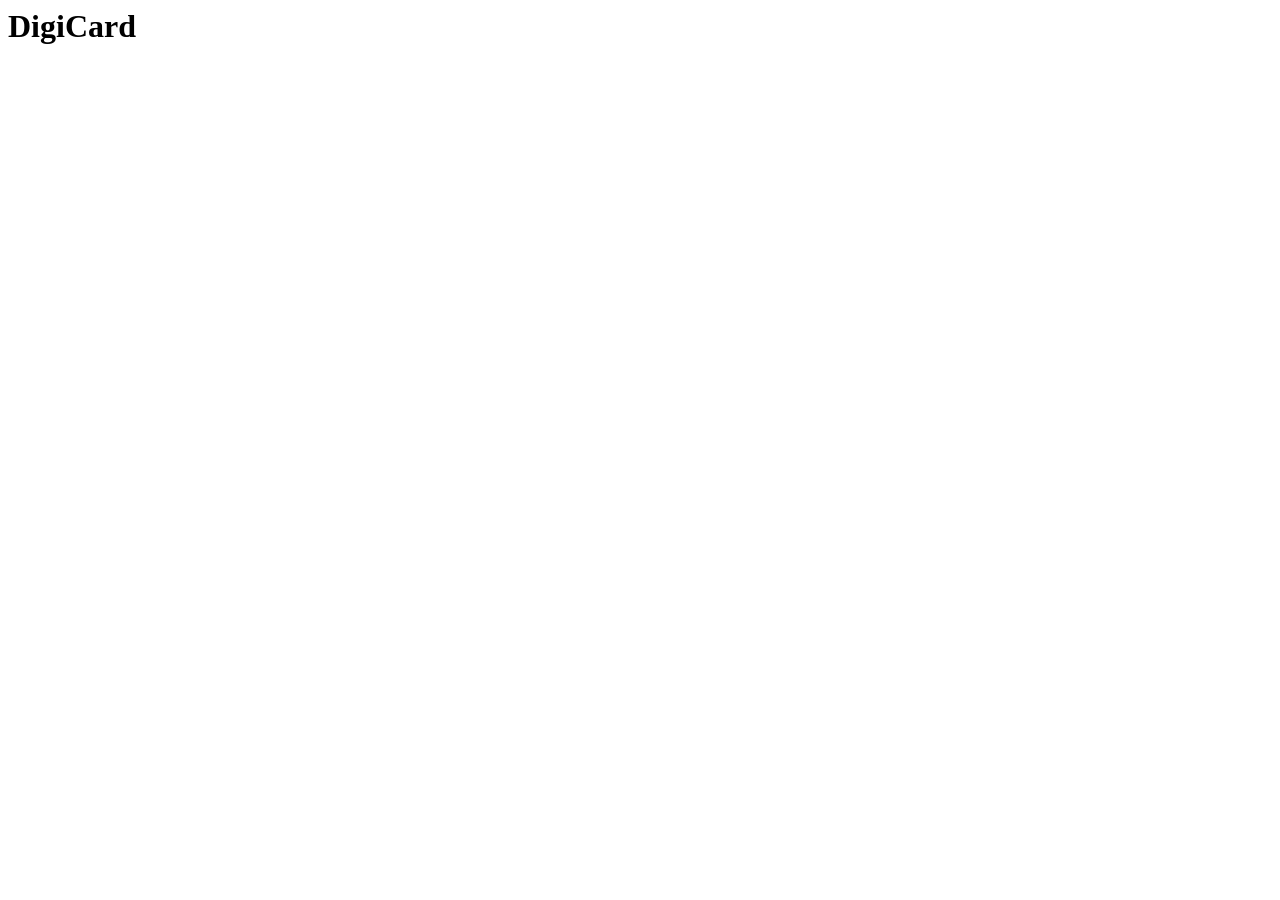
==== DigiCard/index.html @ 9d0f8957 "Added Digicard folder" ====
<html>
    <head>
        <title>DigiCard</title>
        <link rel="stylesheet" href="style.css">
        <meta name="viewport" content="width=device-width, initial-scale=1.0">
    </head>

    <body>
        <div class="container">
            <h1>DigiCard</h1>
        </div>
    </body>
</html>
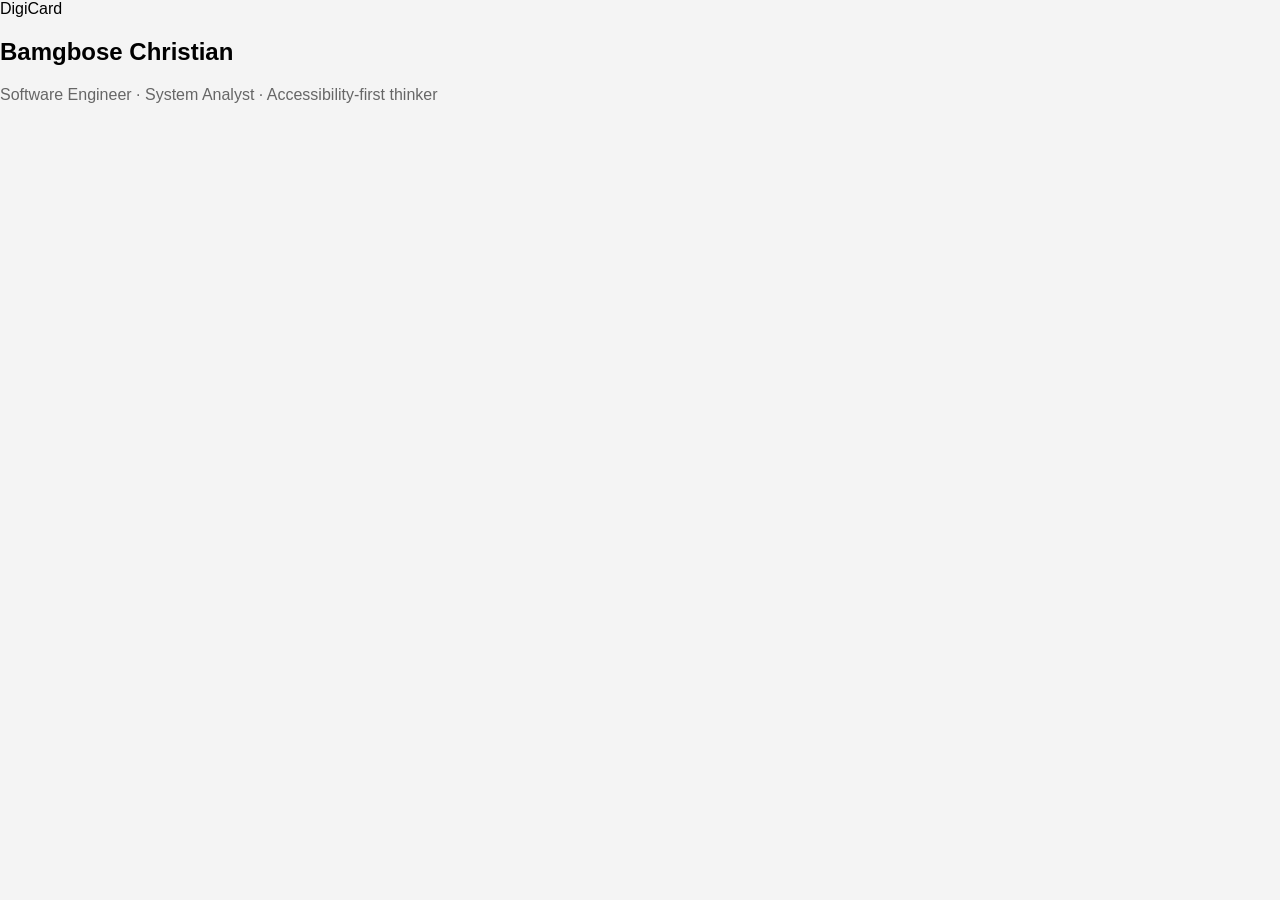
==== commit 2b19f275: "added root styles, header." ====
--- a/DigiCard/index.html
+++ b/DigiCard/index.html
@@ -1,13 +1,24 @@
-<html>
-    <head>
-        <title>DigiCard</title>
-        <link rel="stylesheet" href="style.css">
-        <meta name="viewport" content="width=device-width, initial-scale=1.0">
-    </head>
+<!DOCTYPE html>
+<html lang="en">
+<head>
+    <meta charset="UTF-8">
+    <meta name="viewport" content="width=device-width, initial-scale=1.0">
+    <title>DigiCard | Digital Profile Card</title>
+    <link rel="stylesheet" href="styles.css">
+</head>
 
     <body>
-        <div class="container">
-            <h1>DigiCard</h1>
-        </div>
+        <main class="page-shell" data-test-id="test-page-shell">
+            <article class="profile-card" data-testid="test-profile-card" aria-label="DigiCard profile card">
+            <div class="profile-card__brand" data-testid="test-brand-label">DigiCard</div>
+
+
+            <header class="profile-card__header" data-testid="test-profile-header">
+                <h2 class="profile-card__name" data-testid="test-user-name">Bamgbose Christian</h2>
+                <p class="profile-card__role" data-testid="test-user-role">Software Engineer · System Analyst · Accessibility-first thinker</p>
+            </header>
+            
+            </article>
+        </main>
     </body>
 </html>
--- a/DigiCard/styles.css
+++ b/DigiCard/styles.css
@@ -0,0 +1,53 @@
+/* DigiCard Styles*/
+:root {
+    color-scheme: light;
+    --bg: #0b1220;
+    --bg-soft: #111b2e;
+    --card: rgba(15, 23, 42, 0.88);
+    --card-border: rgba(148, 163, 184, 0.22);
+    --text: #edf2ff;
+    --muted: #b5c0da;
+    --accent: #7dd3fc;
+    --accent-strong: #38bdf8;
+    --shadow: 0 24px 70px rgba(15, 23, 42, 0.45);
+    --radius: 24px;
+}
+
+* {
+    box-sizing: border-box;
+}
+
+
+html {
+    min-height: 100%;
+}
+
+body {
+    font-family: Arial, sans-serif;
+    margin: 0;
+    padding: 0;
+    background-color: #f4f4f4;
+}
+
+.container {
+    max-width: 800px;
+    margin: 0 auto;
+    padding: 20px;
+}
+
+h1 {
+    color: #333;
+}
+
+p {
+    color: #666;
+}
+
+.btn {
+    display: inline-block;
+    background-color: #007bff;
+    color: #fff;
+    text-decoration: none;
+    padding: 10px 20px;
+    border-radius: 5px;
+}
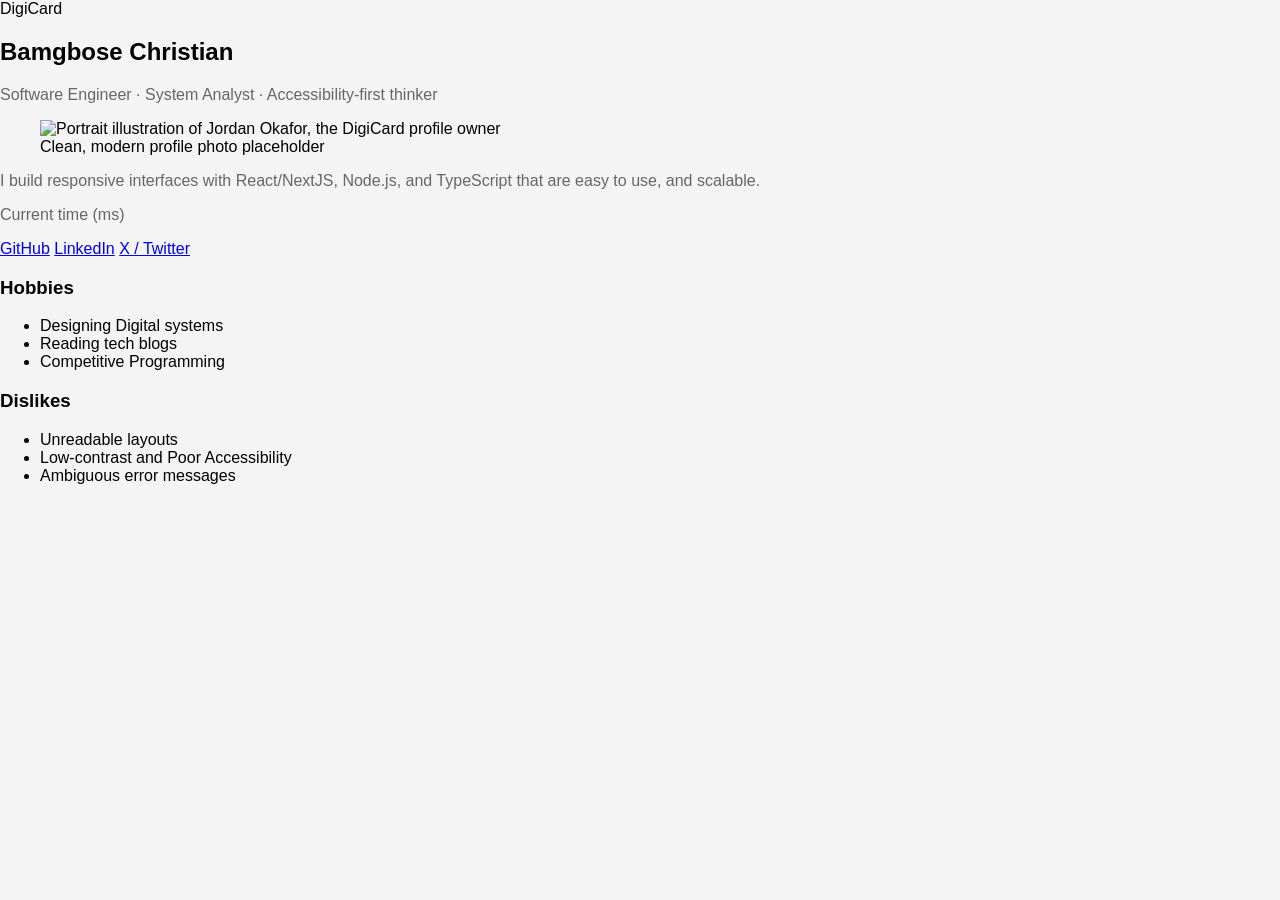
==== commit 098ad292: "added hobbies and dislikes section" ====
--- a/DigiCard/index.html
+++ b/DigiCard/index.html
@@ -17,8 +17,59 @@
                 <h2 class="profile-card__name" data-testid="test-user-name">Bamgbose Christian</h2>
                 <p class="profile-card__role" data-testid="test-user-role">Software Engineer · System Analyst · Accessibility-first thinker</p>
             </header>
-            
+
+            <figure class="profile-card__figure" data-testid="test-user-avatar-figure">
+                <img
+                    class="profile-card__avatar"
+                    data-testid="test-user-avatar"
+                    alt="Portrait illustration of Jordan Okafor, the DigiCard profile owner"
+                    width="160"
+                    height="160"
+                >
+                <figcaption class="profile-card__caption" data-testid="test-user-avatar-caption">Clean, modern profile photo placeholder</figcaption>
+            </figure>
+
+                <section class="profile-card__body" data-testid="test-profile-body">
+                    <p class="profile-card__bio" data-testid="test-user-bio">
+                        I build responsive interfaces with React/NextJS, Node.js, and TypeScript that are easy to use, and scalable.
+                    </p>
+
+
+                    <p class="profile-card__time-label" data-testid="test-user-time-label">Current time (ms)</p>
+                    <time class="profile-card__time" data-testid="test-user-time" aria-live="polite" aria-atomic="true"></time>
+
+
+                    <nav class="profile-card__socials" data-testid="test-user-social-links" aria-label="Jordan Okafor social links">
+                        <a class="profile-card__link" data-testid="test-user-social-github" href="https://github.com/C-J7" target="_blank" rel="noopener noreferrer">GitHub</a>
+                        <a class="profile-card__link" data-testid="test-user-social-linkedin" href="https://www.linkedin.com/in/christian-bamgbose/" target="_blank" rel="noopener noreferrer">LinkedIn</a>
+                        <a class="profile-card__link" data-testid="test-user-social-twitter" href="https://x.com/" target="_blank" rel="noopener noreferrer">X / Twitter</a>
+                    </nav>
+
+
+                    <section class="profile-card__lists" data-testid="test-user-lists">
+                        <section class="profile-card__list-block" data-testid="test-user-hobbies-section" aria-labelledby="hobbies-title">
+                            <h3 class="profile-card__section-title" id="hobbies-title" data-testid="test-user-hobbies-title">Hobbies</h3>
+                            <ul class="profile-card__list" data-testid="test-user-hobbies">
+                                <li class="profile-card__list-item" data-testid="test-user-hobby-1">Designing Digital systems</li>
+                                <li class="profile-card__list-item" data-testid="test-user-hobby-2">Reading tech blogs</li>
+                                <li class="profile-card__list-item" data-testid="test-user-hobby-3">Competitive Programming</li>
+                            </ul>
+                        </section>
+
+
+                        <section class="profile-card__list-block" data-testid="test-user-dislikes-section" aria-labelledby="dislikes-title">
+                            <h3 class="profile-card__section-title" id="dislikes-title" data-testid="test-user-dislikes-title">Dislikes</h3>
+                            <ul class="profile-card__list" data-testid="test-user-dislikes">
+                                <li class="profile-card__list-item" data-testid="test-user-dislike-1">Unreadable layouts</li>
+                                <li class="profile-card__list-item" data-testid="test-user-dislike-2">Low-contrast and Poor Accessibility</li>
+                                <li class="profile-card__list-item" data-testid="test-user-dislike-3">Ambiguous error messages</li>
+                            </ul>
+                        </section>
+                    </section>
+                </section>
             </article>
         </main>
+
+        <script src="index.js"></script>
     </body>
 </html>
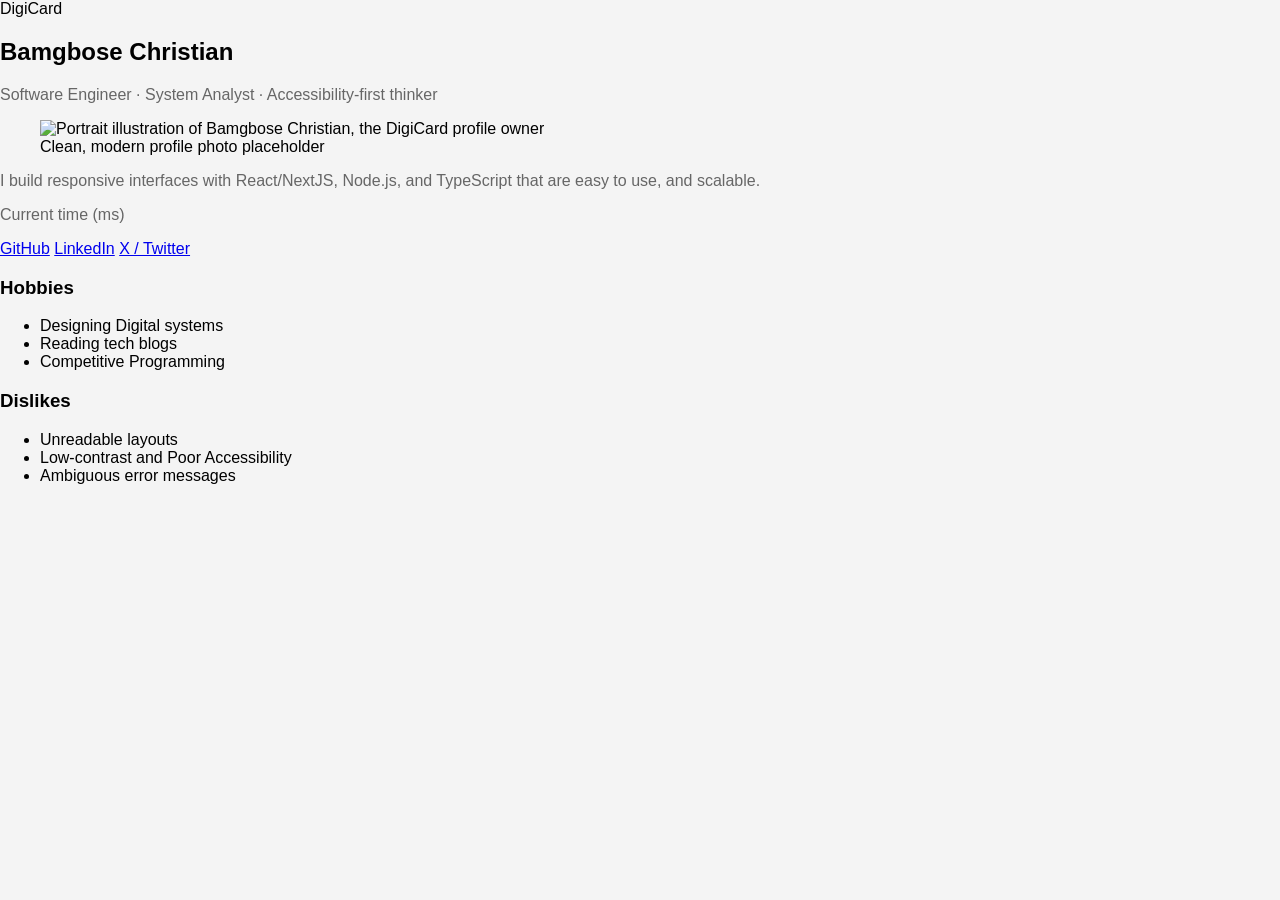
==== commit 7d195ce5: "edited alt tag" ====
--- a/DigiCard/index.html
+++ b/DigiCard/index.html
@@ -22,7 +22,7 @@
                 <img
                     class="profile-card__avatar"
                     data-testid="test-user-avatar"
-                    alt="Portrait illustration of Jordan Okafor, the DigiCard profile owner"
+                    alt="Portrait illustration of Bamgbose Christian, the DigiCard profile owner"
                     width="160"
                     height="160"
                 >
@@ -39,7 +39,7 @@
                     <time class="profile-card__time" data-testid="test-user-time" aria-live="polite" aria-atomic="true"></time>
 
 
-                    <nav class="profile-card__socials" data-testid="test-user-social-links" aria-label="Jordan Okafor social links">
+                    <nav class="profile-card__socials" data-testid="test-user-social-links" aria-label="Bamgbose Christian social links">
                         <a class="profile-card__link" data-testid="test-user-social-github" href="https://github.com/C-J7" target="_blank" rel="noopener noreferrer">GitHub</a>
                         <a class="profile-card__link" data-testid="test-user-social-linkedin" href="https://www.linkedin.com/in/christian-bamgbose/" target="_blank" rel="noopener noreferrer">LinkedIn</a>
                         <a class="profile-card__link" data-testid="test-user-social-twitter" href="https://x.com/" target="_blank" rel="noopener noreferrer">X / Twitter</a>
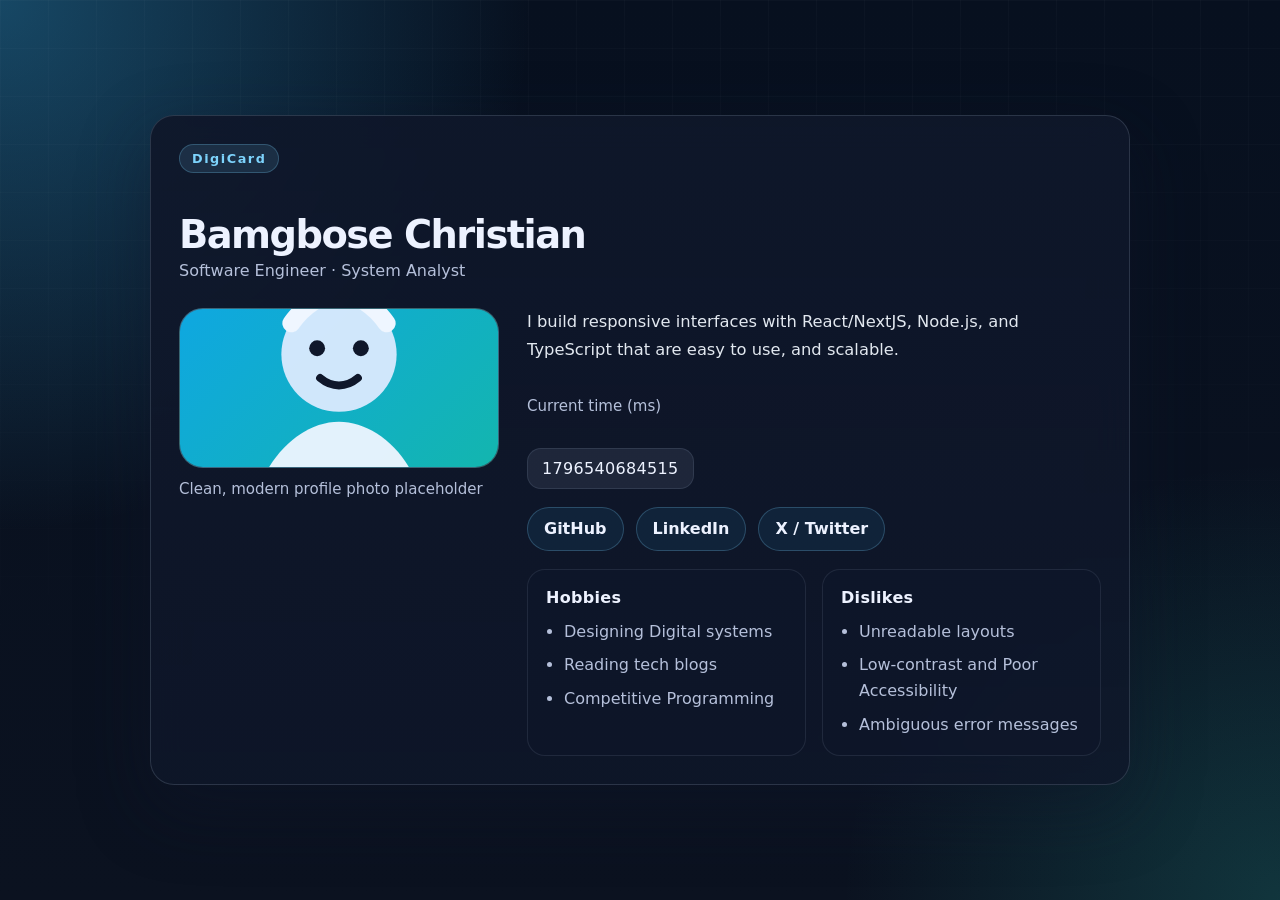
==== commit e8863628: "minor fixes to styles" ====
--- a/DigiCard/index.html
+++ b/DigiCard/index.html
@@ -15,7 +15,7 @@
 
             <header class="profile-card__header" data-testid="test-profile-header">
                 <h2 class="profile-card__name" data-testid="test-user-name">Bamgbose Christian</h2>
-                <p class="profile-card__role" data-testid="test-user-role">Software Engineer · System Analyst · Accessibility-first thinker</p>
+                <p class="profile-card__role" data-testid="test-user-role">Software Engineer · System Analyst</p>
             </header>
 
             <figure class="profile-card__figure" data-testid="test-user-avatar-figure">
--- a/DigiCard/styles.css
+++ b/DigiCard/styles.css
@@ -22,12 +22,223 @@
     min-height: 100%;
 }
 
+
+
 body {
-    font-family: Arial, sans-serif;
-    margin: 0;
-    padding: 0;
-    background-color: #f4f4f4;
-}
+    margin: 0;
+    min-height: 100vh;
+    font-family: Inter, ui-sans-serif, system-ui, -apple-system, BlinkMacSystemFont, "Segoe UI", sans-serif;
+    color: var(--text);
+    background:
+        radial-gradient(circle at top left, rgba(56, 189, 248, 0.32), transparent 34%),
+        radial-gradient(circle at bottom right, rgba(45, 212, 191, 0.18), transparent 28%),
+        linear-gradient(180deg, #07101f 0%, #0b1220 100%);
+}
+
+body::before {
+    content: "";
+    position: fixed;
+    inset: 0;
+    pointer-events: none;
+    background-image: linear-gradient(rgba(255, 255, 255, 0.03) 1px, transparent 1px), linear-gradient(90deg, rgba(255, 255, 255, 0.03) 1px, transparent 1px);
+    background-size: 48px 48px;
+    mask-image: linear-gradient(180deg, rgba(0, 0, 0, 0.7), transparent 90%);
+}
+
+
+
+.page-shell {
+    min-height: 100vh;
+    display: grid;
+    place-items: center;
+    padding: 24px;
+}
+
+
+.profile-card {
+    width: min(100%, 980px);
+    display: grid;
+    grid-template-columns: minmax(240px, 320px) minmax(0, 1fr);
+    gap: 28px;
+    padding: 28px;
+    border: 1px solid var(--card-border);
+    border-radius: var(--radius);
+    background: linear-gradient(180deg, rgba(15, 23, 42, 0.94), rgba(15, 23, 42, 0.82));
+    box-shadow: var(--shadow);
+    backdrop-filter: blur(18px);
+}
+
+
+
+.profile-card__brand {
+    grid-column: 1 / -1;
+    display: inline-flex;
+    align-self: start;
+    width: fit-content;
+    padding: 6px 12px;
+    border-radius: 50px;
+    background: rgba(125, 211, 252, 0.12);
+    border: 1px solid rgba(125, 211, 252, 0.24);
+    color: var(--accent);
+    font-size: 0.8rem;
+    font-weight: 700;
+    letter-spacing: 0.12em;
+    /* text-transform: uppercase; */
+}
+
+
+.profile-card__header {
+    grid-column: 1 / -1;
+}
+
+
+.profile-card__name {
+    margin: 14px 0 6px;
+    font-size: clamp(2rem, 3vw, 3rem);
+    line-height: 1.05;
+    letter-spacing: -0.04em;
+}
+
+
+.profile-card__role {
+    margin: 0;
+    color: var(--muted);
+    font-size: 1rem;
+}
+
+
+.profile-card__figure {
+    margin: 0;
+    display: flex;
+    flex-direction: column;
+    gap: 12px;
+    align-self: start;
+}
+
+
+.profile-card__avatar {
+    width: 100%;
+    max-width: 320px;
+    aspect-ratio: 1;
+    border-radius: 24px;
+    object-fit: cover;
+    border: 1px solid rgba(255, 255, 255, 0.14);
+    background: linear-gradient(135deg, rgba(56, 189, 248, 0.34), rgba(45, 212, 191, 0.28));
+    box-shadow: inset 0 1px 0 rgba(255, 255, 255, 0.12);
+}
+
+
+.profile-card__caption,
+.profile-card__time-label {
+    color: var(--muted);
+    font-size: 0.94rem;
+}
+
+
+.profile-card__body {
+    min-width: 0;
+    display: grid;
+    gap: 18px;
+}
+
+
+.profile-card__bio {
+    margin: 0;
+    color: #e2e8f0;
+    line-height: 1.7;
+    font-size: 1.02rem;
+    max-width: 60ch;
+}
+
+
+.profile-card__time {
+    display: inline-flex;
+    width: fit-content;
+    align-items: center;
+    padding: 10px 14px;
+    border-radius: 14px;
+    background: rgba(148, 163, 184, 0.12);
+    border: 1px solid rgba(148, 163, 184, 0.16);
+    color: var(--text);
+    font-variant-numeric: tabular-nums;
+    font-size: 1rem;
+    letter-spacing: 0.02em;
+}
+
+
+.profile-card__socials {
+    display: flex;
+    flex-wrap: wrap;
+    gap: 12px;
+}
+
+
+.profile-card__link {
+    display: inline-flex;
+    align-items: center;
+    justify-content: center;
+    min-height: 44px;
+    padding: 0 16px;
+    border-radius: 999px;
+    border: 1px solid rgba(125, 211, 252, 0.24);
+    background: rgba(56, 189, 248, 0.08);
+    color: var(--text);
+    text-decoration: none;
+    font-weight: 600;
+    transition: transform 0.2s ease, border-color 0.2s ease, background-color 0.2s ease;
+}
+
+
+.profile-card__link:hover {
+    transform: translateY(-1px);
+    border-color: rgba(125, 211, 252, 0.45);
+    background: rgba(56, 189, 248, 0.16);
+}
+
+
+.profile-card__link:focus-visible {
+    outline: 3px solid var(--accent);
+    outline-offset: 3px;
+}
+
+
+
+.profile-card__lists {
+    display: grid;
+    grid-template-columns: repeat(2, minmax(0, 1fr));
+    gap: 16px;
+}
+
+
+.profile-card__list-block {
+    padding: 18px;
+    border-radius: 18px;
+    border: 1px solid rgba(148, 163, 184, 0.14);
+    background: rgba(15, 23, 42, 0.5);
+}
+
+
+.profile-card__section-title {
+    margin: 0 0 12px;
+    font-size: 1rem;
+    letter-spacing: 0.02em;
+}
+
+
+.profile-card__list {
+    margin: 0;
+    padding-left: 18px;
+    color: var(--muted);
+    line-height: 1.6;
+}
+
+
+.profile-card__list-item + .profile-card__list-item {
+    margin-top: 8px;
+}
+
+
+
 
 .container {
     max-width: 800px;
@@ -50,4 +261,49 @@
     text-decoration: none;
     padding: 10px 20px;
     border-radius: 5px;
-}+}
+
+
+
+
+
+@media (max-width: 780px) {
+    .profile-card {
+        grid-template-columns: 1fr;
+        padding: 20px;
+    }
+
+
+    .profile-card__avatar {
+        max-width: 100%;
+    }
+
+
+    .profile-card__lists {
+        grid-template-columns: 1fr;
+    }
+}
+
+
+@media (max-width: 480px) {
+    .page-shell {
+        padding: 14px;
+    }
+
+
+    .profile-card {
+        gap: 20px;
+        border-radius: 20px;
+    }
+
+
+    .profile-card__name {
+        font-size: 1.8rem;
+    }
+
+
+    .profile-card__link {
+        width: 100%;
+    }
+}
+
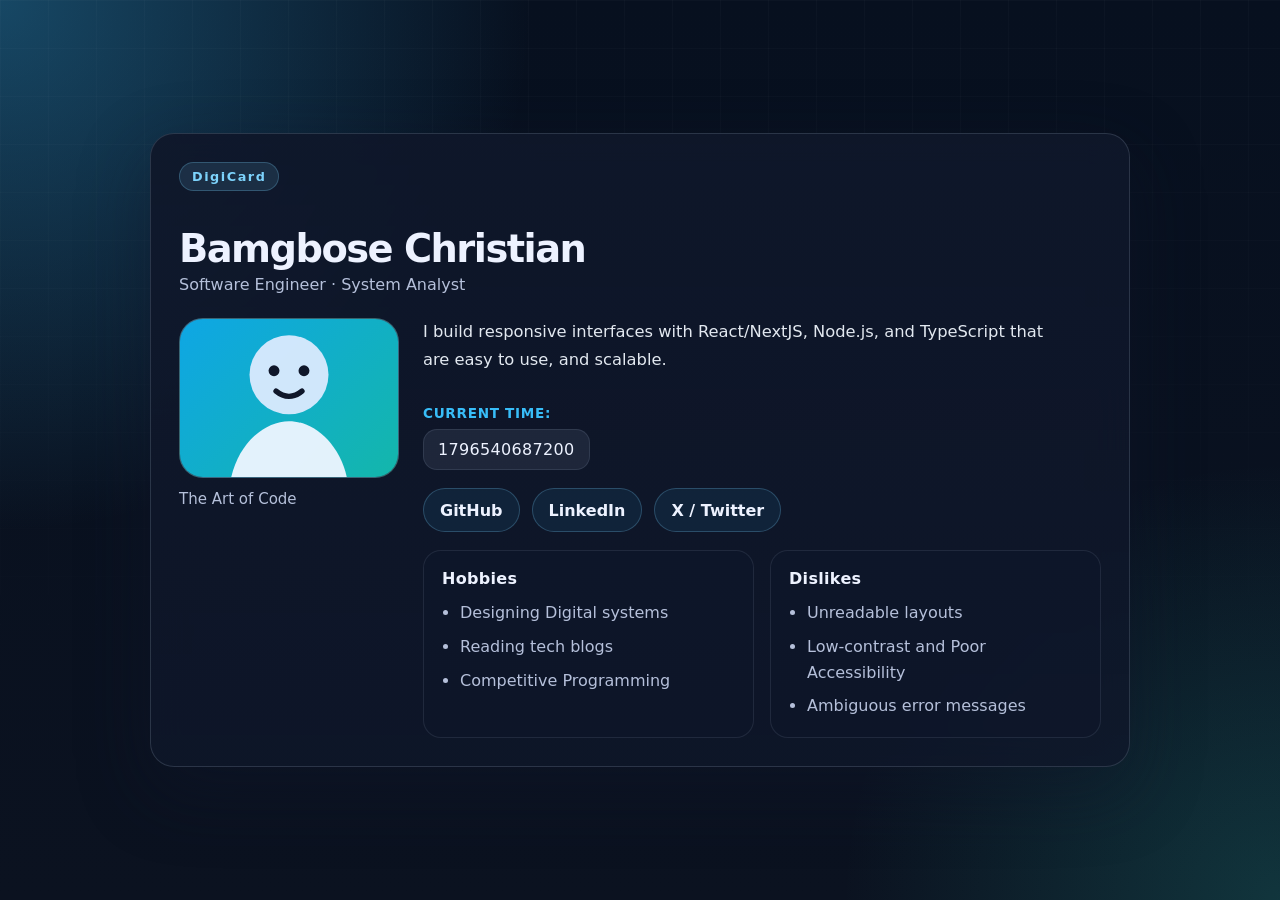
==== commit e6aedbe7: "modified styles and added Readme" ====
--- a/DigiCard/index.html
+++ b/DigiCard/index.html
@@ -22,11 +22,12 @@
                 <img
                     class="profile-card__avatar"
                     data-testid="test-user-avatar"
+                    src="https://via.placeholder.com/240"
                     alt="Portrait illustration of Bamgbose Christian, the DigiCard profile owner"
                     width="160"
                     height="160"
                 >
-                <figcaption class="profile-card__caption" data-testid="test-user-avatar-caption">Clean, modern profile photo placeholder</figcaption>
+                <figcaption class="profile-card__caption" data-testid="test-user-avatar-caption">The Art of Code</figcaption>
             </figure>
 
                 <section class="profile-card__body" data-testid="test-profile-body">
@@ -35,7 +36,7 @@
                     </p>
 
 
-                    <p class="profile-card__time-label" data-testid="test-user-time-label">Current time (ms)</p>
+                    <p class="profile-card__time-label" data-testid="test-user-time-label">Current time:</p>
                     <time class="profile-card__time" data-testid="test-user-time" aria-live="polite" aria-atomic="true"></time>
 
 
--- a/DigiCard/styles.css
+++ b/DigiCard/styles.css
@@ -58,8 +58,8 @@
 .profile-card {
     width: min(100%, 980px);
     display: grid;
-    grid-template-columns: minmax(240px, 320px) minmax(0, 1fr);
-    gap: 28px;
+    grid-template-columns: 220px minmax(0, 1fr); 
+    gap: 24px;
     padding: 28px;
     border: 1px solid var(--card-border);
     border-radius: var(--radius);
@@ -118,7 +118,7 @@
 
 .profile-card__avatar {
     width: 100%;
-    max-width: 320px;
+    max-width: 400px;
     aspect-ratio: 1;
     border-radius: 24px;
     object-fit: cover;
@@ -128,10 +128,20 @@
 }
 
 
-.profile-card__caption,
-.profile-card__time-label {
+.profile-card__caption {
     color: var(--muted);
     font-size: 0.94rem;
+}
+
+
+.profile-card__time-label {
+    color: var(--accent-strong);
+    font-size: 0.85rem;
+    font-weight: 700;
+    text-transform: uppercase;
+    letter-spacing: 0.05em;
+    margin-bottom: -10px;
+    display: block;
 }
 
 
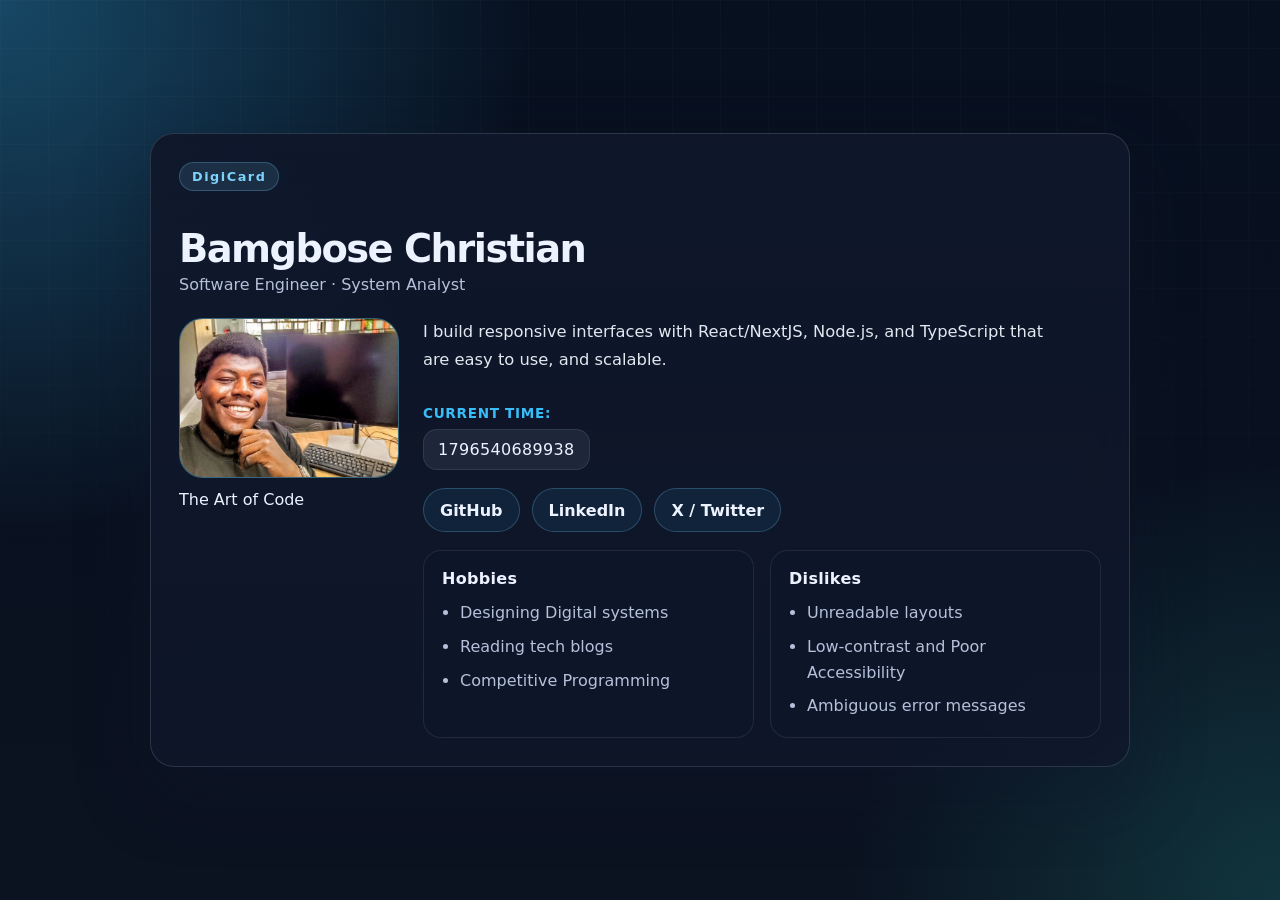
==== commit dd6dd582: "updated the image, reomved the avatar figure" ====
--- a/DigiCard/index.html
+++ b/DigiCard/index.html
@@ -18,17 +18,17 @@
                 <p class="profile-card__role" data-testid="test-user-role">Software Engineer · System Analyst</p>
             </header>
 
-            <figure class="profile-card__figure" data-testid="test-user-avatar-figure">
+            <section class="profile-card__figure" data-testid="test-user-figure">
                 <img
                     class="profile-card__avatar"
                     data-testid="test-user-avatar"
-                    src="https://via.placeholder.com/240"
-                    alt="Portrait illustration of Bamgbose Christian, the DigiCard profile owner"
+                    src="public\mypfp.jpg"
+                    alt="Bamgbose Christian, the DigiCard profile owner"
                     width="160"
                     height="160"
                 >
-                <figcaption class="profile-card__caption" data-testid="test-user-avatar-caption">The Art of Code</figcaption>
-            </figure>
+                <caption class="profile-card__caption" data-testid="test-user-avatar-caption">The Art of Code</figcaption>
+            </section>
 
                 <section class="profile-card__body" data-testid="test-profile-body">
                     <p class="profile-card__bio" data-testid="test-user-bio">
